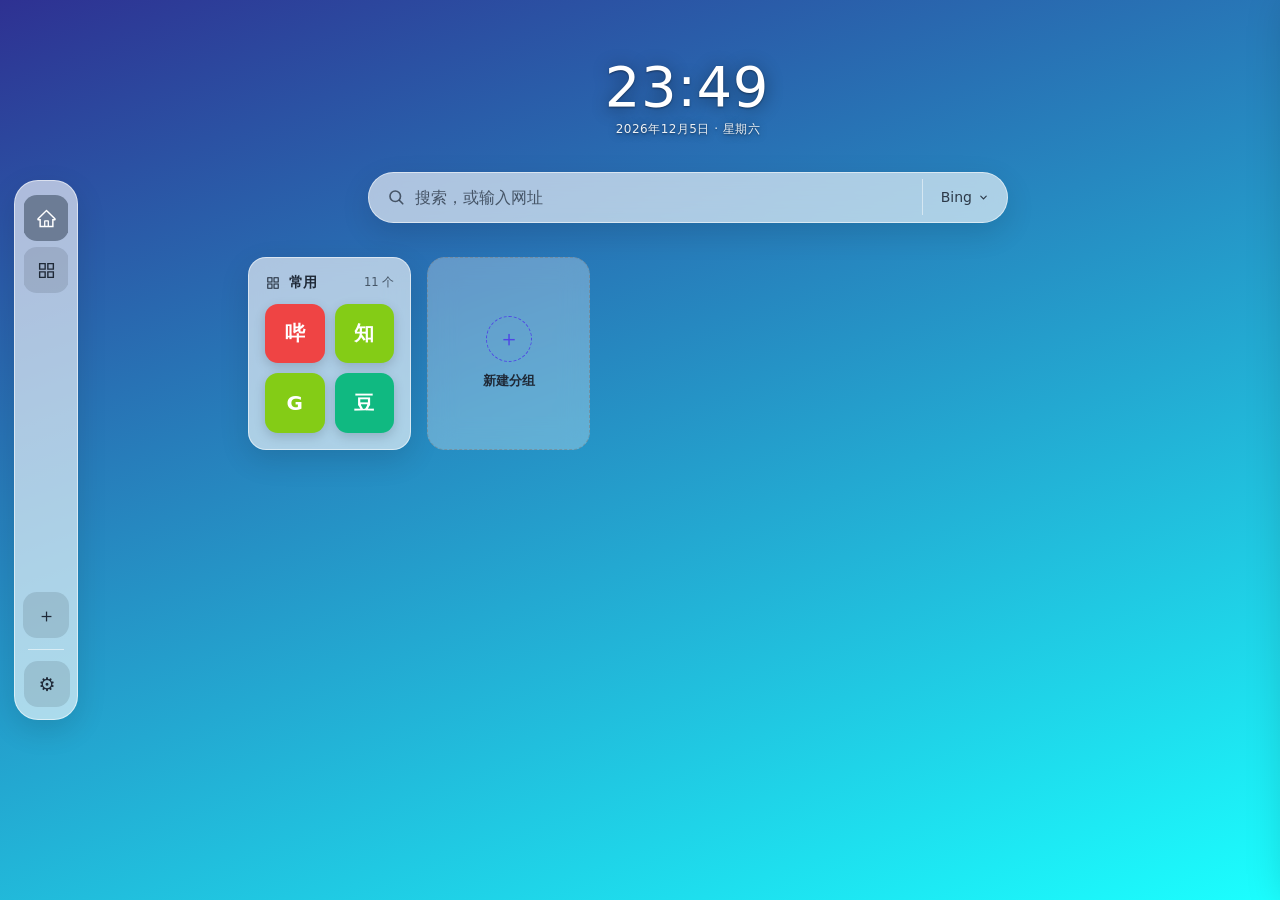
==== index.html @ 285bbd71 "chore: 首次提交 MyTab 新标签页扩展源码" ====
<!DOCTYPE html>
<html lang="zh-CN">
<head>
<meta charset="UTF-8">
<meta name="viewport" content="width=device-width, initial-scale=1">
<title>MyTab</title>
<link rel="stylesheet" href="styles.css">
</head>
<body>

<aside class="sidenav" id="sidenav" aria-label="分组导航">
  <nav class="snav-list" id="snavList"></nav>

  <div class="snav-actions">
    <button class="snav-btn" id="snavAdd" type="button" title="新建分组" aria-label="新建分组">
      <span class="snav-btn-ico">＋</span>
    </button>
  </div>

  <div class="snav-sep"></div>
  <button class="snav-btn" id="settingsBtn" type="button" title="设置" aria-label="设置">
    <span class="snav-btn-ico">⚙</span>
  </button>
</aside>

<main class="stage">
  <section class="hero" id="hero" title="点击缩小 / 恢复时间显示">
    <div class="clock" id="clock"><span id="timeText">--:--</span><span class="ampm" id="ampm"></span></div>
    <div class="date" id="date">----</div>
  </section>

  <section class="search-box" id="searchBox">
    <span class="search-icon">
      <svg width="18" height="18" viewBox="0 0 24 24" fill="none" stroke="currentColor" stroke-width="2.2" stroke-linecap="round"><circle cx="11" cy="11" r="7"/><path d="m21 21-4.3-4.3"/></svg>
    </span>
    <input class="search-input" id="searchInput" type="text" placeholder="搜索，或输入网址" autocomplete="off" spellcheck="false">
    <button class="engine-btn" id="engineBtn" type="button"><span id="engineName">百度</span>
      <svg width="11" height="11" viewBox="0 0 24 24" fill="none" stroke="currentColor" stroke-width="2.5" stroke-linecap="round"><path d="m6 9 6 6 6-6"/></svg>
    </button>
    <ul class="engine-menu" id="engineMenu"></ul>
  </section>

  <section class="view view-all active" id="viewAll">
    <div class="folder-grid" id="folderGrid"></div>
  </section>

  <section class="view view-group" id="viewGroup">
    <div class="tiles-row" id="tilesRow">
      <button type="button" class="pager-btn pager-side" id="pagerPrev" aria-label="上一页">‹</button>
      <section class="tiles" id="tiles"></section>
      <button type="button" class="pager-btn pager-side" id="pagerNext" aria-label="下一页">›</button>
    </div>

    <div class="tiles-bar" id="tilesBar">
      <span class="pager-info" id="pagerInfo">1 / 1</span>
    </div>
  </section>
</main>

<div class="mask" id="mask"></div>

<aside class="panel" id="panel" aria-label="设置面板">
  <button class="close" id="panelClose" type="button" aria-label="关闭">✕</button>
  <h2>设置</h2>
  <div class="sub">所有数据仅保存在本机浏览器，不上传、无账号、无广告。</div>

  <h3>外观</h3>
  <div class="seg" id="themeSeg">
    <button type="button" data-theme="system">跟随系统</button>
    <button type="button" data-theme="light">浅色</button>
    <button type="button" data-theme="dark">深色</button>
  </div>

  <h3>时间格式</h3>
  <div class="seg" id="hourSeg">
    <button type="button" data-hour="12">12 小时制</button>
    <button type="button" data-hour="24">24 小时制</button>
  </div>

  <h3>背景 · 渐变</h3>
  <div class="swatches" id="gradSwatches"></div>

  <h3>背景 · 纯色</h3>
  <div class="swatches" id="colorSwatches"></div>

  <h3>背景 · 本地图片</h3>
  <div class="upload-row">
    <button type="button" id="uploadBtn">选择图片…</button>
    <button type="button" id="bgReset">恢复默认</button>
  </div>
  <div class="hint">支持 jpg/png/webp，建议 ≤ 4MB</div>

  <h3>磁贴</h3>
  <div class="hint">拖动磁贴即可排序（无需进入编辑）。要增删改磁贴，在<b>页面空白处右键 →「编辑当前主页 / 编辑当前分组」</b>进入编辑模式：点击磁贴修改、右上角 ✕ 删除；右键磁贴可打开快捷菜单</div>
  <label class="switch-row">
    <span>显示磁贴名称</span>
    <input type="checkbox" id="showNamesToggle">
    <span class="switch"></span>
  </label>

  <h3>分组</h3>
  <ul class="group-list" id="groupList"></ul>
  <div class="engine-add">
    <button type="button" id="groupAddBtn2">＋ 新建分组</button>
  </div>
  <div class="hint">点击分组名可编辑名称 / 图标；拖动左侧图标或主页卡片可排序；删除分组会同时删除组内磁贴</div>

  <h3>每页布局</h3>
  <div class="page-layout">
    <label class="sel-label">行数
      <select id="rowsSel">
        <option value="1">1</option>
        <option value="2" selected>2</option>
        <option value="3">3</option>
        <option value="4">4</option>
      </select>
    </label>
    <label class="sel-label">列数
      <select id="colsSel">
        <option value="3">3</option>
        <option value="4">4</option>
        <option value="5">5</option>
        <option value="6">6</option>
        <option value="7" selected>7</option>
        <option value="8">8</option>
      </select>
    </label>
  </div>
  <div class="hint">放不下的磁贴自动进入下一页，磁贴下方可翻页</div>

  <h3>搜索引擎</h3>
  <ul class="engine-list" id="engineList"></ul>
  <div class="engine-add">
    <input id="engineNameInput" type="text" placeholder="名称，如 必应" maxlength="12">
    <input id="engineUrlInput" type="text" placeholder="URL，含 {q}，如 https://…/search?q={q}">
    <button type="button" id="engineAddBtn">添加</button>
  </div>
  <div class="hint">拖动列表可调整顺序，<b>第一位为默认搜索引擎</b>；URL 用 <b>{q}</b> 表示搜索词。点「编辑」可改内置引擎的名称与网址（不会改动 MyTab 自带的默认值），点「删除」可移除不用的条目。</div>

  <h3>数据备份</h3>
  <div class="upload-row">
    <button type="button" id="exportBtn">导出配置</button>
    <button type="button" id="importBtn">导入配置</button>
  </div>
  <label class="switch-row">
    <span>导出时包含背景图片</span>
    <input type="checkbox" id="exportBgToggle">
    <span class="switch"></span>
  </label>
  <div class="hint">导出为一个 <b>ZIP 压缩包</b>：里面是配置文件（分组、磁贴、搜索引擎、外观设置）和你的背景图片。导入时选同样的压缩包即可；也兼容旧版导出的单个 JSON 文件。<b>导入会覆盖当前的全部配置</b>，建议先导出一份备份。</div>

  <h3>关于</h3>
  <div class="about">
    MyTab v2.0.0 · 本地快速、零账号、零追踪的新标签页。<br>
    数据只存于本机 localStorage，不上传、无账号、无广告。<br>
    恢复默认外观：点「背景 · 渐变」里的第二个色块（ocean），或点「背景 · 本地图片」下的「恢复默认」；磁贴与分组数据可用下方的「全部恢复默认」重置。<br>
    快捷键：按 <b>/</b> 聚焦搜索框。
  </div>

  <h3>重置</h3>
  <div class="upload-row">
    <button type="button" id="resetAllBtn" class="dangerbtn">全部恢复默认</button>
  </div>
  <div class="hint">把所有配置恢复为初始化状态：外观、分组、磁贴、搜索引擎全部回到出厂值。<b>当前配置会被清空且无法撤销</b>，建议先「导出配置」留一份备份。</div>
</aside>

<div class="dialog" id="dialog">
  <div class="dialog-card">
    <h3 id="dialogTitle">添加磁贴</h3>
    <label for="tileName">名称</label>
    <input id="tileName" type="text" placeholder="例如：哔哩哔哩" maxlength="12">
    <label for="tileUrl">网址</label>
    <input id="tileUrl" type="text" placeholder="例如：https://www.bilibili.com">
    <label for="tileGroup">所属分组</label>
    <select id="tileGroup"></select>
    <label>图标</label>
    <div class="icon-opts">
      <label class="icon-opt"><input type="radio" name="tileIcon" value="auto"><span>自动获取网站图标</span></label>
      <label class="icon-opt"><input type="radio" name="tileIcon" value="letter"><span>首字母</span></label>
    </div>
    <div class="icon-hint">「自动获取」由浏览器直接请求网站 favicon，失败自动回退首字母；成功获取的图标会缓存在本地。</div>
    <div class="dialog-actions">
      <button class="cancel" id="dialogCancel" type="button">取消</button>
      <button class="ok" id="dialogOk" type="button">添加</button>
    </div>
  </div>
</div>

<div class="ctx-menu" id="ctxMenu" role="menu"></div>
<div class="ctx-menu sub-menu" id="ctxSubMenu" role="menu"></div>

<div class="dialog" id="engineDialog">
  <div class="dialog-card">
    <h3 id="edTitle">编辑搜索引擎</h3>
    <label for="edName">名称</label>
    <input id="edName" type="text" placeholder="例如：Bing" maxlength="12">
    <label for="edUrl">网址</label>
    <input id="edUrl" type="text" placeholder="含 {q}，如 https://…/search?q={q}">
    <div class="icon-hint" id="edHint"></div>
    <div class="dialog-actions">
      <button class="cancel" id="edCancel" type="button">取消</button>
      <button class="ok" id="edOk" type="button">保存</button>
    </div>
  </div>
</div>

<div class="dialog" id="groupDialog">
  <div class="dialog-card">
    <h3 id="gdTitle">新建分组</h3>
    <div id="gdNameRow">
      <label for="gdName">分组名称</label>
      <input id="gdName" type="text" placeholder="例如：工作 / 开发 / 影音" maxlength="12">
    </div>
    <div id="gdIconSection">
      <label for="gdIconSearch">分组图标</label>
      <input id="gdIconSearch" type="text" placeholder="搜索图标名称，如：首页 / 文件夹 / folder" autocomplete="off">
      <div class="icon-pick" id="gdIconPick"></div>
      <div class="icon-hint" id="gdIconHint"></div>
    </div>
    <div class="dialog-actions">
      <button class="cancel" id="gdCancel" type="button">取消</button>
      <button class="ok" id="gdOk" type="button">创建</button>
    </div>
  </div>
</div>

<input type="file" id="fileInput" accept="image/*" hidden>
<input type="file" id="importFileInput" accept="application/zip,application/json,.zip,.json" hidden>

<script src="app.js"></script>
</body>
</html>
---- styles.css ----
/* ================= MyTab v1.0.0 ================= */

:root {
  --fg: #1f2937;
  --fg-soft: rgba(31, 41, 55, .72);
  --card: rgba(255, 255, 255, .62);
  --card-border: rgba(255, 255, 255, .55);
  --tile-bg: rgba(255, 255, 255, .58);
  --tile-hover: rgba(255, 255, 255, .85);
  --accent: #4f46e5;
  --shadow: 0 10px 30px rgba(0, 0, 0, .12);
  --text-shadow: 0 1px 2px rgba(255, 255, 255, .35);
  --rail-tile: rgba(17, 24, 39, .12);
  --rail-tile-hover: rgba(17, 24, 39, .21);
  --rail-active: rgba(100, 116, 139, .88);
  --rail-active-fg: #fff;
}
html[data-theme="dark"] {
  --fg: #f3f4f6;
  --fg-soft: rgba(243, 244, 246, .68);
  --card: rgba(17, 24, 39, .52);
  --card-border: rgba(255, 255, 255, .09);
  --tile-bg: rgba(31, 41, 55, .62);
  --tile-hover: rgba(55, 65, 81, .8);
  --accent: #818cf8;
  --shadow: 0 10px 30px rgba(0, 0, 0, .45);
  --text-shadow: 0 1px 3px rgba(0, 0, 0, .55);
  --rail-tile: rgba(255, 255, 255, .09);
  --rail-tile-hover: rgba(255, 255, 255, .18);
  --rail-active: rgba(148, 163, 184, .38);
  --rail-active-fg: #fff;
}

* { box-sizing: border-box; margin: 0; padding: 0; }
html, body { height: 100%; }
body {
  font-family: system-ui, -apple-system, "Segoe UI", "Microsoft YaHei", "PingFang SC", sans-serif;
  color: var(--fg);
  background-color: #e8ebf0;
  background-size: cover;
  background-position: center;
  background-attachment: fixed;
  display: flex;
  align-items: flex-start;
  justify-content: center;
  min-height: 100vh;
  padding-left: 96px; /* 让出左侧图标分组栏的位置 */
  transition: color .3s ease;
}
.stage {
  width: min(880px, calc(100vw - 124px));
  display: flex;
  flex-direction: column;
  align-items: center;
  gap: 34px;
  /* 顶部固定起点：切换「主页 / 分组」时时钟不会上下跳 */
  padding: 58px 0 96px;
}

/* ---------- 时钟 / 日期（白色） ---------- */
.hero { text-align: center; user-select: none; cursor: pointer; transition: padding .25s ease; }
.hero:hover .date { opacity: 1; }
.clock { font-size: clamp(64px, 12vw, 158px); font-weight: 300; line-height: 1.05; letter-spacing: .01em; font-variant-numeric: tabular-nums; color: #fff; text-shadow: 0 2px 18px rgba(0, 0, 0, .45), 0 1px 2px rgba(0, 0, 0, .40); transition: font-size .25s ease; }
.clock .ampm { font-size: .22em; font-weight: 500; vertical-align: super; margin-left: .18em; letter-spacing: .06em; color: rgba(255, 255, 255, .88); text-shadow: 0 1px 6px rgba(0, 0, 0, .4); }
.date { font-size: clamp(13px, 1.6vw, 16px); color: rgba(255, 255, 255, .92); text-shadow: 0 1px 10px rgba(0, 0, 0, .45), 0 1px 2px rgba(0, 0, 0, .35); margin-top: 10px; letter-spacing: .04em; transition: margin .25s ease, font-size .25s ease; }

/* 紧凑模式（点击时间/日期切换） */
body.compact-clock .clock { font-size: clamp(34px, 5vw, 56px); }
body.compact-clock .date { font-size: 12px; margin-top: 4px; }
body.compact-clock .hero { padding: 0; }

/* ---------- 搜索 ---------- */
.search-box {
  position: relative;
  z-index: 6; /* 高于磁贴层，避免下拉菜单被图标盖住 */
  display: flex;
  align-items: center;
  width: clamp(320px, 56vw, 640px);
  background: var(--card);
  border: 1px solid var(--card-border);
  border-radius: 999px;
  backdrop-filter: blur(14px);
  -webkit-backdrop-filter: blur(14px);
  box-shadow: var(--shadow);
  transition: box-shadow .25s ease, transform .25s ease;
}
.search-box:focus-within { box-shadow: 0 14px 40px rgba(0,0,0,.18); transform: translateY(-1px); }
.search-icon { flex: none; margin-left: 18px; color: var(--fg-soft); display: flex; }
.search-input {
  flex: 1;
  border: 0;
  outline: 0;
  background: transparent;
  color: var(--fg);
  font-size: 16px;
  padding: 15px 10px;
  font-family: inherit;
  min-width: 0;
}
.search-input::placeholder { color: var(--fg-soft); }
.engine-btn {
  flex: none;
  display: flex; align-items: center; gap: 6px;
  border: 0;
  background: transparent;
  color: var(--fg);
  font-size: 14px;
  font-family: inherit;
  cursor: pointer;
  padding: 10px 18px;
  border-left: 1px solid var(--card-border);
  opacity: .9;
}
.engine-btn:hover { opacity: 1; }
.engine-menu {
  position: absolute;
  top: calc(100% + 8px);
  right: 0;
  min-width: 170px;
  background: var(--card);
  border: 1px solid var(--card-border);
  border-radius: 14px;
  backdrop-filter: blur(18px);
  -webkit-backdrop-filter: blur(18px);
  box-shadow: var(--shadow);
  list-style: none;
  padding: 6px;
  z-index: 30;
  display: none;
  max-height: 60vh;
  overflow-y: auto;
}
.engine-menu.open { display: block; }
.engine-menu li {
  padding: 9px 14px;
  border-radius: 9px;
  font-size: 14px;
  cursor: pointer;
}
.engine-menu li:hover { background: var(--tile-hover); }
.engine-menu li.active { font-weight: 600; color: var(--accent); }

/* ---------- 磁贴 ---------- */
.tiles {
  display: grid;
  grid-template-columns: repeat(var(--page-cols, 7), 92px);
  justify-content: center;
  gap: 18px;
  max-width: 100%;
}
.tile {
  display: flex;
  flex-direction: column;
  align-items: center;
  gap: 8px;
  width: 92px;
  padding: 14px 8px 10px;
  border-radius: 18px;
  text-decoration: none;
  color: var(--fg);
  position: relative;
  cursor: pointer;          /* 悬浮时是普通指针，不是拖拽指针 */
  transition: transform .18s ease, background .18s ease;
}
.tile:active { cursor: grab; }      /* 左键按住时才显示拖拽指针 */
.tile:hover { background: var(--tile-bg); backdrop-filter: blur(10px); -webkit-backdrop-filter: blur(10px); transform: translateY(-4px); }
.tile.dragging { opacity: .35; transform: scale(.96); cursor: grabbing; }
.tile.drop-target { outline: 2px dashed var(--accent); outline-offset: 2px; }
.tile-avatar {
  width: 56px; height: 56px;
  border-radius: 16px;
  display: flex; align-items: center; justify-content: center;
  font-size: 26px; font-weight: 700; color: #fff;
  box-shadow: 0 6px 16px rgba(0,0,0,.18);
  user-select: none;
  overflow: hidden;
}
/* 方案 C：拿到 favicon 后去掉「纯白底板 + 容器阴影」，
   改成图标裸站在背景上，靠 drop-shadow 制造层次。 */
.tile-avatar.has-img {
  background: transparent !important;
  box-shadow: none;
  overflow: visible;          /* 让图标投影溢出容器，不被圆角裁掉 */
}
.tile-avatar .tile-img {
  width: 100%; height: 100%;
  object-fit: contain;
  border-radius: 12px;
  padding: 5px;
  background: transparent;
  box-shadow: none;
  filter: drop-shadow(0 1px 2px rgba(0, 0, 0, .18)) drop-shadow(0 6px 12px rgba(0, 0, 0, .26));
}
.tile-name {
  width: 56px;
  font-size: 12px;
  overflow: hidden;
  text-overflow: ellipsis;
  white-space: nowrap;
  text-align: center;
  text-shadow: var(--text-shadow);
}
.tile-del {
  position: absolute; top: -6px; right: -6px;
  width: 22px; height: 22px; border-radius: 50%;
  border: 0; cursor: pointer;
  background: #ef4444; color: #fff; font-size: 12px; line-height: 1;
  display: none; align-items: center; justify-content: center;
  box-shadow: 0 3px 8px rgba(0,0,0,.25);
}
body.hide-names .tile-name { display: none; }

/* 磁贴名称开关 */
.switch-row {
  display: flex;
  align-items: center;
  justify-content: space-between;
  gap: 10px;
  margin-top: 14px;
  font-size: 13px;
  color: var(--fg);
  cursor: pointer;
  user-select: none;
}
.switch-row input { display: none; }
.switch-row .switch {
  position: relative;
  flex: none;
  width: 40px;
  height: 22px;
  border-radius: 999px;
  background: var(--tile-bg);
  border: 1px solid var(--card-border);
  transition: background .2s ease;
}
.switch-row .switch::after {
  content: '';
  position: absolute;
  top: 2px;
  left: 2px;
  width: 16px;
  height: 16px;
  border-radius: 50%;
  background: #fff;
  box-shadow: 0 1px 3px rgba(0, 0, 0, .25);
  transition: transform .2s ease;
}
.switch-row input:checked + .switch { background: var(--accent); border-color: transparent; }
.switch-row input:checked + .switch::after { transform: translateX(18px); }

body.editing .tile-del { display: flex; }
.tiles-bar {
  display: flex;
  align-items: center;
  justify-content: center;
  gap: 18px;
  margin-top: 4px;
}
.tiles-row {
  display: flex;
  align-items: center;
  justify-content: center;
  gap: 16px;
  width: 100%;
}
.tiles-row .tiles { flex: 0 1 auto; max-width: 100%; }
.pager-btn {
  width: 34px; height: 34px; border-radius: 50%;
  border: 1px solid var(--card-border);
  background: var(--card);
  backdrop-filter: blur(12px);
  -webkit-backdrop-filter: blur(12px);
  color: var(--fg);
  font-size: 18px; line-height: 1;
  cursor: pointer;
  box-shadow: var(--shadow);
  flex: none;
}
.pager-btn:hover:not(:disabled) { background: var(--tile-hover); }
.pager-btn:disabled { opacity: .35; cursor: default; }
.pager-side { display: none; align-items: center; justify-content: center; }
.tiles-row.multi .pager-side { display: flex; }
.pager-info { display: none; font-size: 12.5px; color: var(--fg-soft); }
.tiles-bar.multi .pager-info { display: inline-block; }

/* ---------- 设置 ---------- */
.mask {
  position: fixed; inset: 0;
  background: rgba(0,0,0,.25);
  opacity: 0; pointer-events: none;
  transition: opacity .25s ease;
  z-index: 50;
}
.mask.open { opacity: 1; pointer-events: auto; }
.panel {
  position: fixed; top: 0; right: 0; bottom: 0;
  width: min(390px, 92vw);
  background: var(--card);
  backdrop-filter: blur(22px);
  -webkit-backdrop-filter: blur(22px);
  border-left: 1px solid var(--card-border);
  box-shadow: -12px 0 40px rgba(0,0,0,.18);
  z-index: 60;
  transform: translateX(105%);
  transition: transform .28s ease;
  overflow-y: auto;
  padding: 26px 24px 40px;
  color: var(--fg);
}
.panel.open { transform: translateX(0); }
.panel h2 { font-size: 18px; font-weight: 650; margin-bottom: 4px; }
.panel .sub { font-size: 12.5px; color: var(--fg-soft); margin-bottom: 20px; }
.panel h3 { font-size: 13px; font-weight: 600; color: var(--fg-soft); letter-spacing: .08em; margin: 20px 0 10px; text-transform: uppercase; }
.panel h3:first-of-type { margin-top: 8px; }
.panel .close {
  position: absolute; top: 18px; right: 18px;
  width: 34px; height: 34px; border-radius: 50%;
  border: 1px solid var(--card-border); background: var(--tile-bg); color: var(--fg);
  cursor: pointer; font-size: 15px;
}
.seg { display: flex; background: var(--tile-bg); border-radius: 12px; padding: 4px; gap: 4px; }
.seg button {
  flex: 1; border: 0; background: transparent; color: var(--fg);
  font-family: inherit; font-size: 13.5px; padding: 8px 4px;
  border-radius: 9px; cursor: pointer; opacity: .75;
}
.seg button.active { background: var(--card); box-shadow: 0 2px 8px rgba(0,0,0,.12); opacity: 1; font-weight: 600; }
.swatches { display: grid; grid-template-columns: repeat(6, 1fr); gap: 10px; }
.swatch {
  aspect-ratio: 1; border-radius: 12px; border: 2px solid transparent;
  cursor: pointer; box-shadow: 0 2px 6px rgba(0,0,0,.15);
}
.swatch.active { border-color: var(--accent); }
.upload-row { display: flex; gap: 10px; align-items: center; margin-top: 12px; }
.upload-row button {
  border: 1px solid var(--card-border); background: var(--tile-bg); color: var(--fg);
  font-family: inherit; font-size: 13px; padding: 9px 14px; border-radius: 10px; cursor: pointer;
}
.upload-row button:hover { background: var(--tile-hover); }
.panel .hint { font-size: 12px; color: var(--fg-soft); margin-top: 8px; line-height: 1.6; }
.engine-list { list-style: none; display: flex; flex-direction: column; gap: 6px; }
.engine-list li {
  display: flex; align-items: center; gap: 8px;
  font-size: 13px; padding: 7px 10px;
  background: var(--tile-bg); border-radius: 9px;
  cursor: grab;
}
.engine-list li.dragging { opacity: .4; }
.engine-list li .ename { font-weight: 600; flex: none; }
.engine-list li .eurl { flex: 1; color: var(--fg-soft); overflow: hidden; text-overflow: ellipsis; white-space: nowrap; font-size: 12px; }
.engine-list li .efirst {
  flex: none;
  font-size: 10.5px;
  padding: 2px 7px;
  border-radius: 999px;
  background: var(--accent);
  color: #fff;
  white-space: nowrap;
}
.engine-list li .edel {
  flex: none; border: 0; background: transparent; color: #ef4444;
  cursor: pointer; font-size: 13px; opacity: .7;
}
.engine-list li .edel:hover { opacity: 1; }
.engine-list li .eedit {
  flex: none; border: 0; background: transparent; color: var(--fg-soft);
  cursor: pointer; font-size: 13px; opacity: .7; padding: 0 2px;
}
.engine-list li .eedit:hover { opacity: 1; color: var(--accent); }
.engine-list li .ename { cursor: pointer; }
.engine-list li .ename:hover { color: var(--accent); }
.engine-list li .etag { flex: none; font-size: 11px; color: var(--fg-soft); opacity: .7; }
.engine-add { display: flex; gap: 8px; margin-top: 10px; flex-wrap: wrap; }
.engine-add input {
  flex: 1; min-width: 100px;
  padding: 9px 11px; border-radius: 9px; font-size: 12.5px;
  border: 1px solid var(--card-border); background: var(--tile-bg); color: var(--fg);
  font-family: inherit; outline: none;
}
.engine-add input:focus { border-color: var(--accent); }
.engine-add button {
  flex: none; border: 0; border-radius: 9px; padding: 9px 14px;
  background: var(--accent); color: #fff; font-family: inherit; font-size: 12.5px; cursor: pointer;
}
/* 「恢复默认」这类次要操作：低调的描边按钮，不抢主按钮的视觉重量 */
.engine-add button.linkbtn {
  background: transparent; color: var(--fg-soft);
  border: 1px solid var(--card-border); padding: 7px 12px;
  text-decoration: none; text-underline-offset: 3px;
}
.engine-add button.linkbtn:hover { color: var(--accent); border-color: var(--accent); }
/* 破坏性操作（「全部恢复默认」）：红色描边，和普通按钮明显区分 */
.dangerbtn {
  border: 1px solid rgba(239, 68, 68, .55); background: transparent; color: #ef4444;
  font-family: inherit; font-size: 12.5px; padding: 8px 14px; border-radius: 9px; cursor: pointer;
}
.dangerbtn:hover { border-color: #ef4444; background: rgba(239, 68, 68, .1); }
.panel .about { font-size: 12.5px; color: var(--fg-soft); line-height: 1.7; }
.page-layout { display: flex; gap: 14px; margin-top: 4px; }
.sel-label { display: flex; align-items: center; gap: 8px; font-size: 13px; color: var(--fg); }
.sel-label select {
  border: 1px solid var(--card-border);
  background: var(--tile-bg);
  color: var(--fg);
  font-family: inherit;
  font-size: 13px;
  padding: 6px 10px;
  border-radius: 9px;
  cursor: pointer;
  outline: none;
}
.sel-label select:focus { border-color: var(--accent); }

/* ---------- 左侧图标分组栏（WeTab 风格） ---------- */
.sidenav {
  position: fixed;
  left: 14px;
  top: 20vh;                 /* 固定为页面高度的 60%，垂直居中 */
  width: 64px;
  height: 60vh;
  display: flex;
  flex-direction: column;
  align-items: stretch;
  gap: 6px;
  padding: 12px 9px;
  background: var(--card);
  border: 1px solid var(--card-border);
  border-radius: 24px;
  box-shadow: var(--shadow);
  color: var(--fg);
  z-index: 40;
}
.snav-sep { height: 1px; background: var(--card-border); margin: 5px 4px; flex: none; }
.snav-list {
  display: flex; flex-direction: column; align-items: center; gap: 6px;
  flex: 1 1 auto; width: 100%;
  overflow-y: auto; min-height: 0;
  overscroll-behavior: contain;
  padding: 2px 0;
  scrollbar-width: none;
}
.snav-list::-webkit-scrollbar { width: 0; height: 0; }
.snav-item {
  position: relative;
  display: flex; align-items: center; justify-content: center;
  width: 46px; height: 46px;
  padding: 0;
  border-radius: 14px;
  background: var(--rail-tile);
  color: var(--fg);
  cursor: pointer;
  user-select: none;
  flex: none;
  transition: background .16s ease, transform .16s ease;
}
.snav-item:hover { background: var(--rail-tile-hover); }
.snav-item.active { background: var(--rail-active); color: var(--rail-active-fg); }
.snav-ico {
  width: 100%; height: 100%;
  display: flex; align-items: center; justify-content: center;
  font-size: 21px; line-height: 1; text-align: center;
}
.snav-item.drop-target { background: var(--accent); color: #fff; transform: scale(1.05); box-shadow: 0 0 0 3px rgba(79, 70, 229, .28); }
.snav-item.drop-before::before,
.snav-item.drop-after::after {
  content: '';
  position: absolute;
  left: 5px; right: 5px;
  height: 2px;
  border-radius: 2px;
  background: var(--accent);
}
.snav-item.drop-before::before { top: -4px; }
.snav-item.drop-after::after { bottom: -4px; }
.snav-item.dragging { opacity: .4; }
.snav-item:focus-visible,
.snav-btn:focus-visible,
.tile:focus-visible { outline: 2px solid var(--accent); outline-offset: 2px; }
.snav-actions {
  display: flex; flex-direction: column; align-items: center; gap: 6px;
  flex: none; width: 100%;
}
.snav-btn {
  width: 46px; height: 46px;
  display: flex; align-items: center; justify-content: center;
  padding: 0;
  border: 0;
  border-radius: 14px;
  background: var(--rail-tile);
  color: var(--fg);
  font-family: inherit;
  font-size: 13.5px;
  cursor: pointer;
  text-align: center;
  transition: background .16s ease, color .16s ease;
}
.snav-btn:hover { background: var(--rail-tile-hover); }
.snav-btn.active { background: var(--rail-active); color: #fff; }
.snav-btn-ico { flex: none; width: auto; text-align: center; font-size: 19px; line-height: 1; }
.snav-btn-tx { display: none; }

/* 分组名 tooltip */
.snav-tip {
  position: fixed;
  left: 0; top: 0;
  z-index: 360;
  display: flex; align-items: center; gap: 8px;
  max-width: 240px;
  padding: 8px 12px;
  border-radius: 9px;
  background: rgba(17, 24, 39, .92);
  color: #fff;
  font-size: 12.5px;
  line-height: 1.2;
  white-space: nowrap;
  pointer-events: none;
  transform: translateY(-50%);
  box-shadow: 0 6px 20px rgba(0, 0, 0, .22);
}
.snav-tip.show { opacity: 1; }
.snav-tip::before {
  content: '';
  position: absolute;
  left: -5px; top: 50%;
  width: 10px; height: 10px;
  background: rgba(17, 24, 39, .92);
  border-radius: 2px;
  transform: translateY(-50%) rotate(45deg);
}
.snav-tip .tip-count { color: rgba(255, 255, 255, .6); font-size: 11px; }
.snav-tip .tip-hint { color: rgba(255, 255, 255, .4); font-size: 10.5px; }

/* ---------- 视图切换：全部（文件夹卡片墙）/ 分组 ---------- */
.view { width: 100%; display: none; }
.view.active { display: block; }
.folder-grid { display: grid; grid-template-columns: repeat(auto-fill, minmax(158px, 1fr)); gap: 16px; }
.folder-card {
  position: relative;
  display: flex;
  flex-direction: column;
  gap: 12px;
  padding: 16px;
  border-radius: 18px;
  border: 1px solid var(--card-border);
  background: var(--card);
  backdrop-filter: blur(14px);
  -webkit-backdrop-filter: blur(14px);
  box-shadow: var(--shadow);
  color: var(--fg);
  font-family: inherit;
  text-align: left;
  cursor: pointer;
  transition: transform .18s ease, background .18s ease;
}
.folder-card:hover { transform: translateY(-4px); background: var(--tile-hover); }
.folder-card:focus-visible { outline: 2px solid var(--accent); outline-offset: 3px; }
.folder-card.drop-target { outline: 2px dashed var(--accent); outline-offset: 3px; }
.folder-card.dragging { opacity: .42; transform: scale(.97); }
.folder-card.drop-before::before,
.folder-card.drop-after::after {
  content: '';
  position: absolute;
  top: 10px; bottom: 10px;
  width: 3px;
  border-radius: 3px;
  background: var(--accent);
}
.folder-card.drop-before::before { left: -9px; }
.folder-card.drop-after::after { right: -9px; }
.folder-previews {
  display: grid;
  grid-template-columns: repeat(2, 1fr);
  gap: 10px;
}
.fp {
  display: flex;
  align-items: center;
  justify-content: center;
  aspect-ratio: 1;              /* 固定方块：3 个以上图标也不会被压扁变小 */
  border-radius: 13px;
  font-size: 20px;
  font-weight: 700;
  color: #fff;
  box-shadow: 0 4px 12px rgba(0, 0, 0, .16);
  overflow: hidden;
}
.fp.empty { background: var(--tile-bg); border: 1px dashed var(--card-border); color: var(--fg-soft); font-weight: 400; font-size: 16px; }
.fp img {
  width: 100%; height: 100%;
  object-fit: contain;
  padding: 4px;
  background: transparent;
  box-shadow: none;
  filter: drop-shadow(0 1px 2px rgba(0, 0, 0, .16)) drop-shadow(0 4px 8px rgba(0, 0, 0, .26));
}
.fp.has-icon { background: transparent !important; box-shadow: none; overflow: visible; }

/* 文件夹墙末尾的「新建分组」卡片 */
.folder-card.new-folder {
  align-items: center;
  justify-content: center;
  gap: 10px;
  border-style: dashed;
  border-color: rgba(127, 127, 127, .55);
  background: rgba(255, 255, 255, .28);
  box-shadow: none;
  color: var(--fg-soft);
  min-height: 150px;
}
.folder-card.new-folder:hover {
  border-color: var(--accent);
  color: var(--accent);
  background: var(--tile-bg);
  box-shadow: var(--shadow);
}
html[data-theme="dark"] .folder-card.new-folder { background: rgba(31, 41, 55, .34); }
.nf-plus {
  width: 46px; height: 46px;
  border-radius: 50%;
  border: 1px dashed currentColor;
  display: flex; align-items: center; justify-content: center;
  font-size: 22px; line-height: 1;
  color: var(--accent);
}
.nf-label { font-size: 13px; font-weight: 600; color: var(--fg); }

.folder-meta { display: flex; align-items: center; gap: 8px; }
.folder-meta .femoji { font-size: 16px; display: flex; align-items: center; justify-content: center; flex: none; }
.folder-meta .fname { font-size: 14px; font-weight: 600; flex: 1; overflow: hidden; text-overflow: ellipsis; white-space: nowrap; }
.folder-meta .fcount { font-size: 11.5px; color: var(--fg-soft); }
.folder-del {
  position: absolute; top: -7px; right: -7px;
  width: 23px; height: 23px; border-radius: 50%;
  border: 0; background: #ef4444; color: #fff; font-size: 12px; cursor: pointer; display: none;
  box-shadow: 0 3px 8px rgba(0, 0, 0, .25);
}
body.editing .folder-del { display: flex; align-items: center; justify-content: center; }

.empty-hint { text-align: center; font-size: 13px; color: var(--fg-soft); padding: 34px 0; }
.tiles .empty-hint { grid-column: 1 / -1; width: 100%; max-width: 460px; margin: 0 auto; line-height: 1.7; }

/* ---------- 设置面板里的分组列表 ---------- */
.group-list { list-style: none; display: flex; flex-direction: column; gap: 6px; }
.group-list li {
  display: flex; align-items: center; gap: 8px;
  font-size: 13px; padding: 7px 10px;
  background: var(--tile-bg); border-radius: 9px;
}
.group-list li .gemoji { font-size: 15px; display: flex; align-items: center; justify-content: center; flex: none; }
.group-list li .gname { font-weight: 600; flex: 1; cursor: pointer; overflow: hidden; text-overflow: ellipsis; white-space: nowrap; }
.group-list li .gname:hover { color: var(--accent); }
.group-list li .gcount { font-size: 11px; color: var(--fg-soft); }
.group-list li .gdel { flex: none; border: 0; background: transparent; color: #ef4444; cursor: pointer; font-size: 13px; opacity: .7; }
.group-list li .gdel:hover { opacity: 1; }

/* ---------- 右键菜单 ---------- */
.ctx-menu {
  position: fixed;
  z-index: 300;
  min-width: 210px;
  background: var(--card);
  border: 1px solid var(--card-border);
  border-radius: 13px;
  backdrop-filter: blur(20px);
  -webkit-backdrop-filter: blur(20px);
  box-shadow: var(--shadow);
  padding: 6px;
  display: none;
  color: var(--fg);
}
.ctx-menu.open { display: block; }
.ctx-item {
  display: flex; align-items: center; gap: 10px;
  padding: 9px 13px;
  border-radius: 8px;
  font-size: 13.5px;
  cursor: pointer;
  white-space: nowrap;
  user-select: none;
}
.ctx-item:hover { background: var(--tile-hover); }
.ctx-item.danger { color: #ef4444; }
.ctx-item.disabled { opacity: .4; cursor: default; }
.ctx-item.disabled:hover { background: transparent; }
.ctx-item .arrow { margin-left: auto; opacity: .6; }
.ctx-item .check { margin-left: auto; color: var(--accent); font-weight: 700; }
.ctx-item .mi-ico {
  flex: none; width: 16px; height: 16px;
  display: inline-flex; align-items: center; justify-content: center;
  opacity: .85;
}
.ctx-item .mi-ico svg { display: block; width: 100%; height: 100%; }
.ctx-item .mi-label { flex: 1; overflow: hidden; text-overflow: ellipsis; }
.ctx-sep { height: 1px; background: var(--card-border); margin: 6px 10px; }

/* ---------- 分组图标选择（iconfont SVG） ---------- */
.icon-pick {
  display: grid;
  grid-template-columns: repeat(10, 1fr);
  gap: 5px;
  margin: 12px 0 4px;
  max-height: 232px;
  overflow-y: auto;
  padding: 2px 4px 2px 0;
  scrollbar-width: thin;
  scrollbar-color: var(--card-border) transparent;
}
.icon-pick-btn {
  aspect-ratio: 1;
  display: flex; align-items: center; justify-content: center;
  border-radius: 8px;
  border: 1px solid transparent;
  background: var(--tile-bg);
  color: var(--fg);
  cursor: pointer;
  font-family: inherit;
  font-size: 0;
  padding: 0;
  transition: background .15s ease, border-color .15s ease, color .15s ease;
}
.icon-pick-btn svg { display: block; width: 20px; height: 20px; }
.icon-pick-btn:hover { background: var(--tile-hover); }
.icon-pick-btn:focus-visible { outline: 2px solid var(--accent); outline-offset: 1px; }
.icon-pick-btn.active { border-color: var(--accent); background: var(--tile-hover); color: var(--accent); }
.icon-pick-empty { grid-column: 1 / -1; padding: 18px 4px; text-align: center; font-size: 12px; color: var(--fg-soft); }

/* 分组图标本体：字号决定大小，颜色跟随所在的图标栏 / 卡片 / 标题 */
.snav-ico svg,
.folder-meta .femoji svg,
.group-list li .gemoji svg { display: block; width: 1em; height: 1em; }

/* ---------- 轻提示 ---------- */
.toast {
  position: fixed;
  left: 50%; bottom: 88px;
  transform: translateX(-50%) translateY(8px);
  background: rgba(17, 24, 39, .9);
  color: #fff;
  font-size: 13px;
  padding: 9px 18px;
  border-radius: 999px;
  opacity: 0;
  pointer-events: none;
  transition: opacity .2s ease, transform .2s ease;
  z-index: 400;
}
.toast.show { opacity: 1; transform: translateX(-50%) translateY(0); }

/* ---------- 添加/编辑磁贴弹窗 ---------- */
.dialog {
  position: fixed; inset: 0; z-index: 80;
  display: none; align-items: center; justify-content: center;
  background: rgba(0,0,0,.35);
}
.dialog.open { display: flex; }
.dialog-card {
  width: min(370px, 88vw);
  background: var(--card);
  backdrop-filter: blur(24px);
  -webkit-backdrop-filter: blur(24px);
  border: 1px solid var(--card-border);
  border-radius: 18px;
  padding: 24px;
  box-shadow: var(--shadow);
}
.dialog-card h3 { font-size: 16px; margin-bottom: 14px; }
.dialog-card label { display: block; font-size: 12.5px; color: var(--fg-soft); margin: 10px 0 5px; }
.dialog-card input {
  width: 100%; padding: 10px 12px; border-radius: 10px;
  border: 1px solid var(--card-border); background: var(--tile-bg); color: var(--fg);
  font-size: 14px; font-family: inherit; outline: none;
}
.dialog-card input:focus { border-color: var(--accent); }
.dialog-card select {
  width: 100%; padding: 10px 12px; border-radius: 10px;
  border: 1px solid var(--card-border); background: var(--tile-bg); color: var(--fg);
  font-size: 14px; font-family: inherit; outline: none; cursor: pointer;
}
.dialog-card select:focus { border-color: var(--accent); }
.icon-opts { display: flex; gap: 10px; margin-top: 4px; }
.icon-opt {
  flex: 1;
  display: flex; align-items: center; gap: 8px;
  margin: 0 !important;
  padding: 9px 12px;
  border-radius: 10px;
  border: 1px solid var(--card-border);
  background: var(--tile-bg);
  color: var(--fg);
  font-size: 13px;
  cursor: pointer;
}
.icon-opt input { width: auto; margin: 0; accent-color: var(--accent); }
.icon-hint { font-size: 11.5px; color: var(--fg-soft); margin-top: 12px; line-height: 1.5; }
.dialog-actions { display: flex; justify-content: flex-end; gap: 10px; margin-top: 18px; }
.dialog-actions button {
  border: 0; border-radius: 10px; padding: 9px 16px; font-family: inherit; font-size: 13.5px; cursor: pointer;
}
.dialog-actions .cancel { background: var(--tile-bg); color: var(--fg); }
.dialog-actions .ok { background: var(--accent); color: #fff; }

@media (max-width: 980px) {
  body { padding-left: 82px; }
  .stage { width: min(860px, calc(100vw - 100px)); }
  .sidenav { width: 58px; left: 10px; top: 20vh; height: 60vh; padding: 10px 6px; border-radius: 20px; }
  .snav-item, .snav-btn { width: 42px; height: 42px; border-radius: 13px; }
  .snav-ico { font-size: 18px; }
}
@media (max-width: 640px) {
  body { padding-left: 72px; }
  .stage { width: calc(100vw - 88px); gap: 26px; padding-top: 24px; }
  .sidenav { width: 54px; left: 8px; top: 20vh; height: 60vh; padding: 8px 5px; border-radius: 18px; }
  .snav-item, .snav-btn { width: 40px; height: 40px; border-radius: 12px; }
  .snav-ico { font-size: 17px; }
  .tiles { gap: 10px; justify-content: flex-start; overflow-x: auto; width: 100%; }
  .tile { width: 84px; }
}
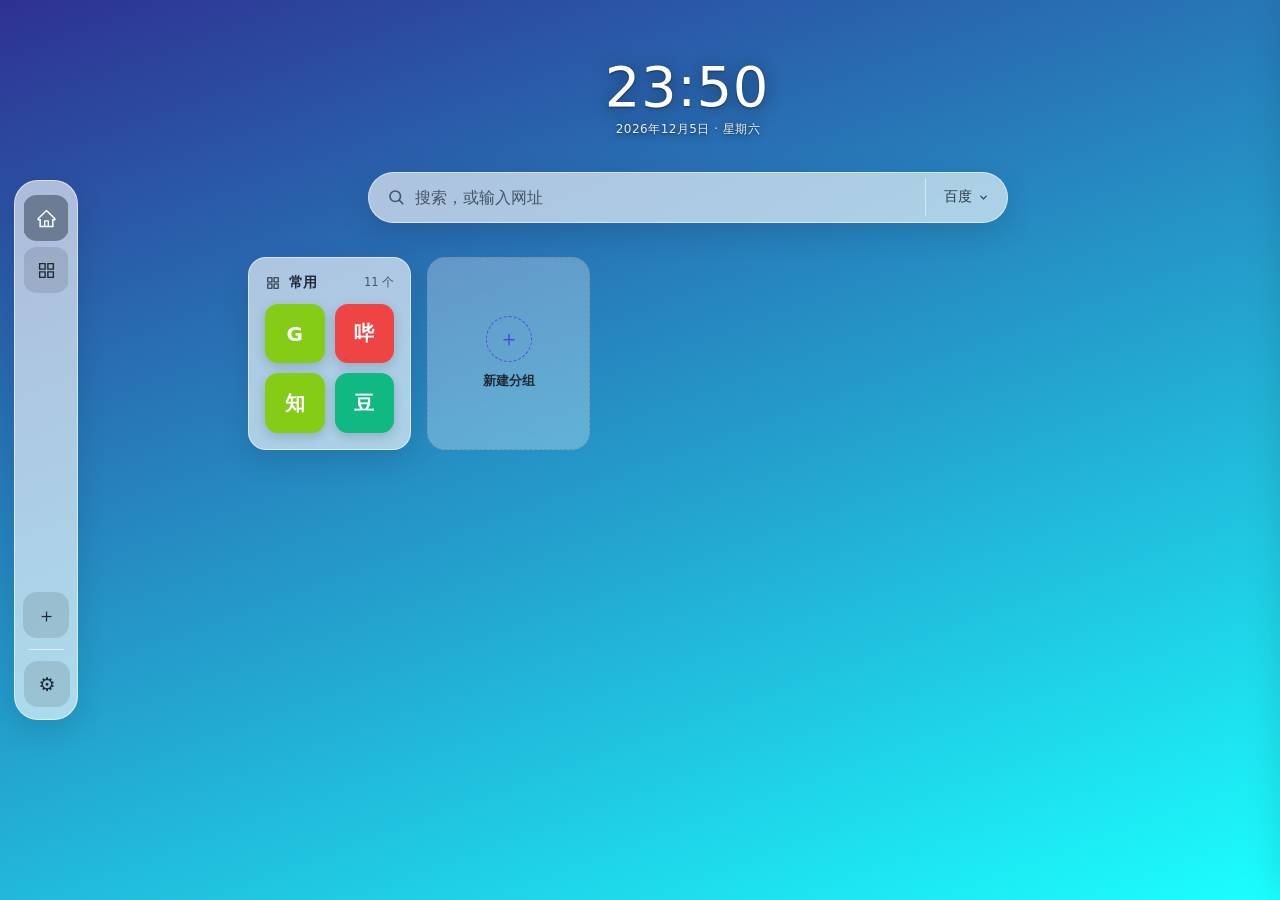
==== commit ac75288f: "feat: v3.1.0 网站图标授权获取 + 默认磁贴更新" ====
--- a/index.html
+++ b/index.html
@@ -97,6 +97,12 @@
     <input type="checkbox" id="showNamesToggle">
     <span class="switch"></span>
   </label>
+
+  <h3>网站图标</h3>
+  <div class="upload-row">
+    <button type="button" id="favPermBtn">授权获取图标</button>
+  </div>
+  <div class="hint">不授权时只能猜网站的 /favicon.ico，DeepSeek、豆包等站点会拿不到图标。授权后由后台读取网页里声明的图标地址，图标更准确；拒绝则回退为首字母色块。</div>
 
   <h3>分组</h3>
   <ul class="group-list" id="groupList"></ul>
@@ -151,7 +157,7 @@
 
   <h3>关于</h3>
   <div class="about">
-    MyTab v2.0.0 · 本地快速、零账号、零追踪的新标签页。<br>
+    MyTab v3.1.0 · 本地快速、零账号、零追踪的新标签页。<br>
     数据只存于本机 localStorage，不上传、无账号、无广告。<br>
     恢复默认外观：点「背景 · 渐变」里的第二个色块（ocean），或点「背景 · 本地图片」下的「恢复默认」；磁贴与分组数据可用下方的「全部恢复默认」重置。<br>
     快捷键：按 <b>/</b> 聚焦搜索框。
